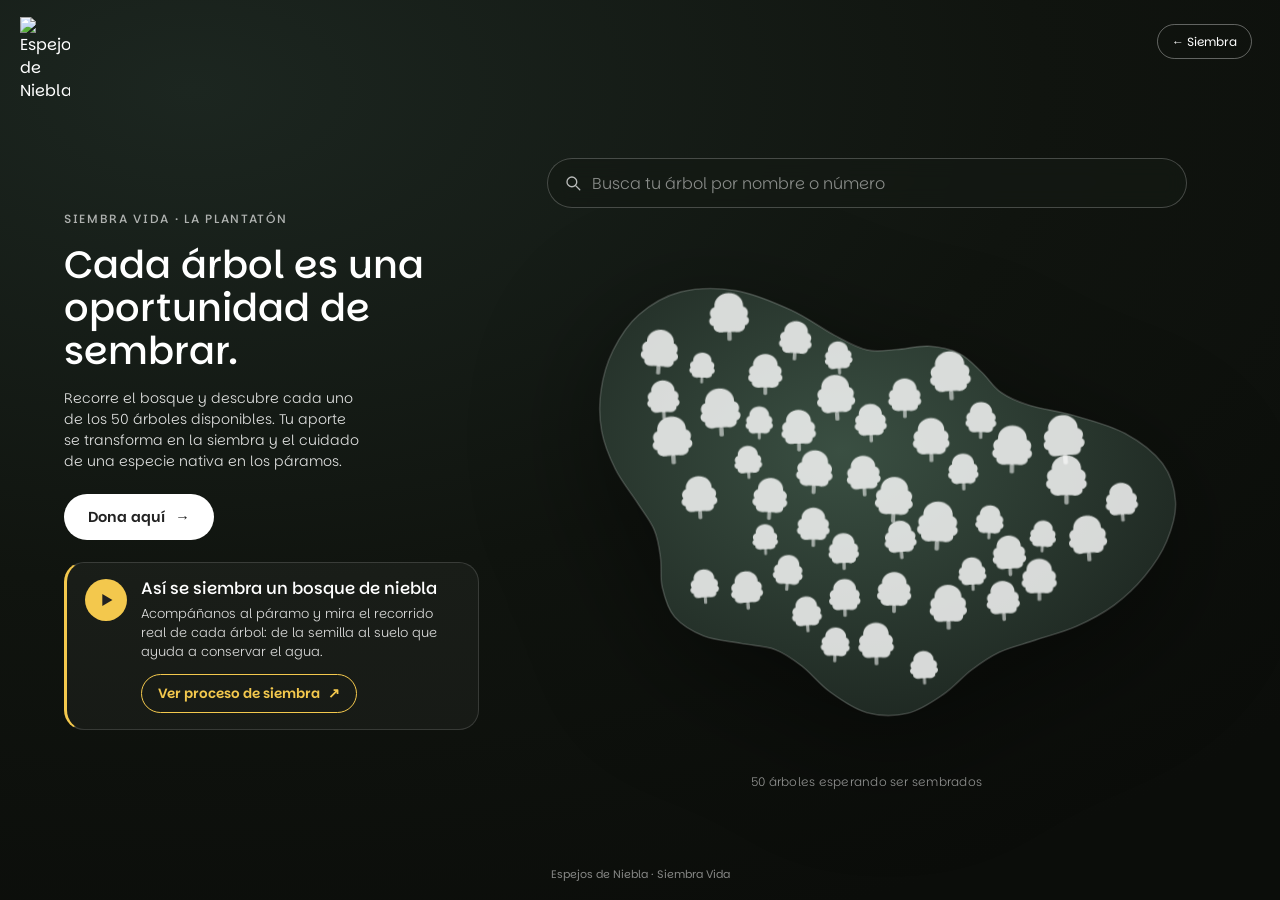
==== donaciones.html @ b4fa9fb9 "Add files via upload" ====
<!DOCTYPE html>
<html lang="es" class="html-donaciones">
<head>
  <meta charset="UTF-8">
  <meta name="viewport" content="width=device-width, initial-scale=1.0">
  <meta name="description" content="Espejos de Niebla — Siembra Vida: dona y siembra un árbol nativo en los páramos.">
  <title>Siembra Vida — Espejos de Niebla</title>
  <link rel="preconnect" href="https://fonts.googleapis.com">
  <link rel="preconnect" href="https://fonts.gstatic.com" crossorigin>
  <link href="https://fonts.googleapis.com/css2?family=Parkinsans:wght@300;400;500;600;700&display=swap" rel="stylesheet">
  <link rel="stylesheet" href="estilos.css">
  <link rel="stylesheet" href="donaciones.css">
</head>
<body class="pagina-donaciones">
  <video class="video-fondo" autoplay muted loop playsinline>
    <source src="assets/videos/backgrounds/donaciones.mp4" type="video/mp4">
</video>

  <main class="bosque-pantalla">

    <header class="encabezado">
      <a href="index.html#inicio" class="enlace-logo" aria-label="Ir al inicio">
        <img src="img/Logo_contornos.png" alt="Espejos de Niebla" class="imagen-logo">
      </a>
      <a href="index.html#siembra" class="volver-inicio">← Siembra</a>
    </header>

    <!-- ===== Texto principal + botón de donación (columna izquierda en escritorio) ===== -->
    <section class="panel-texto">
      <p class="antetitulo">Siembra Vida · La Plantatón</p>
      <h1 class="titulo-donacion">Cada árbol es una<br>oportunidad de sembrar.</h1>
      <p class="descripcion-donacion">Recorre el bosque y descubre cada uno de los 50 árboles disponibles. Tu aporte se transforma en la siembra y el cuidado de una especie nativa en los páramos.</p>

      <a href="https://vaki.co/vaki/espejos-de-niebla-placeholder" target="_blank" rel="noopener noreferrer" class="boton-donar" id="botonDonar">
        <span>Dona aquí</span>
        <span class="icono-boton" aria-hidden="true">→</span>
      </a>
    </section>

    <!-- ===== Bosque: buscador + 50 árboles interactivos ===== -->
    <div class="zona-bosque">

      <!-- Buscador de árboles (la lógica está en donaciones.js) -->
      <div class="buscador" role="search">
        <label class="solo-lectores" for="busquedaArbol">Buscar un árbol por nombre o número</label>
        <div class="buscador-campo">
          <svg class="buscador-lupa" viewBox="0 0 24 24" width="18" height="18" aria-hidden="true" focusable="false">
            <circle cx="10.5" cy="10.5" r="6.5" fill="none" stroke="currentColor" stroke-width="1.8"/>
            <path d="M15.5 15.5 21 21" fill="none" stroke="currentColor" stroke-width="1.8" stroke-linecap="round"/>
          </svg>
          <input id="busquedaArbol" class="buscador-input" type="text" inputmode="search" enterkeyhint="search"
                 autocomplete="off" autocapitalize="off" spellcheck="false"
                 placeholder="Busca tu árbol por nombre o número"
                 role="combobox" aria-expanded="false" aria-controls="resultadosBusqueda" aria-autocomplete="list">
          <button class="buscador-limpiar" id="limpiarBusqueda" type="button" aria-label="Limpiar búsqueda" hidden>
            <span aria-hidden="true">×</span>
          </button>
        </div>

        <ul class="buscador-resultados" id="resultadosBusqueda" role="listbox" aria-label="Árboles encontrados" hidden></ul>
        <p class="buscador-vacio" id="busquedaVacia" hidden>No encontramos ese árbol por ahora. Prueba con otro nombre o con su número.</p>
        <p class="solo-lectores" id="busquedaEstado" role="status" aria-live="polite"></p>
      </div>

      <section class="contenedor-bosque" aria-label="Bosque interactivo de 50 árboles">
        <svg class="lienzo-bosque" id="lienzoBosque" viewBox="0 0 600 520" preserveAspectRatio="xMidYMid meet" role="img" aria-label="Área irregular con 50 árboles interactivos, representando el bosque de la Plantatón">
        <defs>
          <clipPath id="recorteBosque">
            <path d="M 589.3 260.0 C 590.0 272.1, 585.9 284.9, 581.1 296.5 C 576.3 308.1, 568.7 319.3, 560.5 329.4 C 552.2 339.4, 542.4 348.9, 531.7 356.8 C 520.9 364.7, 508.3 371.3, 496.0 376.8 C 483.7 382.2, 469.9 385.5, 457.9 389.5 C 446.0 393.5, 434.6 395.9, 424.6 400.6 C 414.6 405.3, 406.7 410.9, 397.9 417.6 C 389.1 424.2, 381.5 433.7, 371.5 440.5 C 361.6 447.2, 350.2 455.3, 338.3 458.1 C 326.3 460.9, 312.1 460.9, 300.0 457.6 C 287.9 454.3, 275.7 445.6, 265.6 438.3 C 255.4 431.0, 247.6 420.5, 239.0 413.9 C 230.4 407.2, 223.5 401.9, 214.0 398.4 C 204.6 394.8, 193.7 394.8, 182.5 392.7 C 171.3 390.5, 157.4 389.7, 146.9 385.6 C 136.4 381.4, 125.9 375.1, 119.5 367.6 C 113.0 360.0, 110.3 349.5, 108.1 340.2 C 105.9 330.9, 107.6 320.6, 106.3 311.6 C 105.1 302.6, 104.1 294.5, 100.4 285.9 C 96.8 277.3, 90.2 269.4, 84.2 260.0 C 78.1 250.6, 69.7 240.4, 64.2 229.4 C 58.7 218.3, 53.6 206.0, 51.3 193.7 C 49.0 181.5, 48.8 168.4, 50.6 155.8 C 52.3 143.2, 55.9 130.0, 61.8 118.1 C 67.7 106.2, 75.4 93.7, 86.0 84.5 C 96.6 75.3, 110.3 66.8, 125.5 63.0 C 140.6 59.3, 159.7 59.0, 176.9 61.8 C 194.1 64.7, 213.2 73.0, 228.7 80.0 C 244.2 87.0, 257.9 97.6, 269.8 103.8 C 281.7 110.1, 290.4 115.2, 300.0 117.4 C 309.6 119.6, 318.0 117.7, 327.6 117.1 C 337.3 116.5, 348.1 113.3, 357.9 113.9 C 367.7 114.5, 378.3 116.6, 386.6 120.7 C 394.9 124.8, 401.3 132.3, 407.7 138.4 C 414.2 144.5, 418.1 152.0, 425.5 157.1 C 432.8 162.3, 440.7 165.7, 452.1 169.4 C 463.5 173.0, 479.1 174.6, 494.0 178.9 C 508.9 183.3, 527.8 188.1, 541.7 195.6 C 555.5 203.1, 569.1 213.3, 577.1 224.0 C 585.0 234.7, 588.7 247.9, 589.3 260.0 Z"/>
          </clipPath>
          <radialGradient id="brumaBosque" cx="42%" cy="38%" r="75%">
            <stop offset="0%" stop-color="#3a4f42"/>
            <stop offset="100%" stop-color="#1a221d"/>
          </radialGradient>
        </defs>

        <path class="forma-bosque" d="M 589.3 260.0 C 590.0 272.1, 585.9 284.9, 581.1 296.5 C 576.3 308.1, 568.7 319.3, 560.5 329.4 C 552.2 339.4, 542.4 348.9, 531.7 356.8 C 520.9 364.7, 508.3 371.3, 496.0 376.8 C 483.7 382.2, 469.9 385.5, 457.9 389.5 C 446.0 393.5, 434.6 395.9, 424.6 400.6 C 414.6 405.3, 406.7 410.9, 397.9 417.6 C 389.1 424.2, 381.5 433.7, 371.5 440.5 C 361.6 447.2, 350.2 455.3, 338.3 458.1 C 326.3 460.9, 312.1 460.9, 300.0 457.6 C 287.9 454.3, 275.7 445.6, 265.6 438.3 C 255.4 431.0, 247.6 420.5, 239.0 413.9 C 230.4 407.2, 223.5 401.9, 214.0 398.4 C 204.6 394.8, 193.7 394.8, 182.5 392.7 C 171.3 390.5, 157.4 389.7, 146.9 385.6 C 136.4 381.4, 125.9 375.1, 119.5 367.6 C 113.0 360.0, 110.3 349.5, 108.1 340.2 C 105.9 330.9, 107.6 320.6, 106.3 311.6 C 105.1 302.6, 104.1 294.5, 100.4 285.9 C 96.8 277.3, 90.2 269.4, 84.2 260.0 C 78.1 250.6, 69.7 240.4, 64.2 229.4 C 58.7 218.3, 53.6 206.0, 51.3 193.7 C 49.0 181.5, 48.8 168.4, 50.6 155.8 C 52.3 143.2, 55.9 130.0, 61.8 118.1 C 67.7 106.2, 75.4 93.7, 86.0 84.5 C 96.6 75.3, 110.3 66.8, 125.5 63.0 C 140.6 59.3, 159.7 59.0, 176.9 61.8 C 194.1 64.7, 213.2 73.0, 228.7 80.0 C 244.2 87.0, 257.9 97.6, 269.8 103.8 C 281.7 110.1, 290.4 115.2, 300.0 117.4 C 309.6 119.6, 318.0 117.7, 327.6 117.1 C 337.3 116.5, 348.1 113.3, 357.9 113.9 C 367.7 114.5, 378.3 116.6, 386.6 120.7 C 394.9 124.8, 401.3 132.3, 407.7 138.4 C 414.2 144.5, 418.1 152.0, 425.5 157.1 C 432.8 162.3, 440.7 165.7, 452.1 169.4 C 463.5 173.0, 479.1 174.6, 494.0 178.9 C 508.9 183.3, 527.8 188.1, 541.7 195.6 C 555.5 203.1, 569.1 213.3, 577.1 224.0 C 585.0 234.7, 588.7 247.9, 589.3 260.0 Z"
              fill="url(#brumaBosque)" stroke="rgba(255,255,255,.16)" stroke-width="1.5"/>

        <g id="capaArboles" clip-path="url(#recorteBosque)"></g>
      </svg>

        <p class="contador-arboles"><span id="contadorNumero">50</span> árboles esperando ser sembrados</p>
      </section>
    </div>

    <!-- ===== Invitación a ver el proceso real de siembra (Instagram) ===== -->
    <aside class="bloque-instagram" aria-labelledby="tituloInstagram">
      <span class="instagram-icono" aria-hidden="true">
        <svg viewBox="0 0 24 24" width="22" height="22" focusable="false"><path d="M8 5.5v13l11-6.5z" fill="currentColor"/></svg>
      </span>
      <div class="instagram-texto">
        <h2 class="instagram-titulo" id="tituloInstagram">Así se siembra un bosque de niebla</h2>
        <p class="instagram-descripcion">Acompáñanos al páramo y mira el recorrido real de cada árbol: de la semilla al suelo que ayuda a conservar el agua.</p>
        <!-- El href real se toma de INSTAGRAM_REEL_URL en arboles-data.js -->
        <a class="boton-instagram" data-enlace-instagram href="https://www.instagram.com/espejosdeniebla/" target="_blank" rel="noopener noreferrer">
          <span>Ver proceso de siembra</span>
          <span class="icono-boton" aria-hidden="true">↗</span>
          <span class="solo-lectores">(se abre en Instagram, en una pestaña nueva)</span>
        </a>
      </div>
    </aside>

    <!-- ===== Tarjeta flotante del árbol activo: foto + nombre + mensaje ===== -->
    <div class="tarjeta-arbol" id="tarjetaArbol" role="status" aria-live="polite">
      <figure class="tarjeta-foto">
        <img id="tarjetaFoto" src="" alt="" width="320" height="240" decoding="async">
      </figure>
      <div class="tarjeta-cuerpo">
        <p class="tarjeta-id" id="tarjetaId">N.º 01</p>
        <p class="tarjeta-nombre" id="tarjetaNombre">Árbol 01</p>
        <p class="tarjeta-frase" id="tarjetaFrase">Cada semilla guarda la posibilidad de un bosque.</p>
      </div>
    </div>

  </main>

  <footer class="pie-pagina">
    <span class="indicador-scroll">Espejos de Niebla · Siembra Vida</span>
  </footer>

  <!-- 1º los datos (editables), 2º la lógica -->
  <script src="arboles-data.js"></script>
  <script src="donaciones.js"></script>
</body>
</html>
---- estilos.css ----
:root {
  --blanco: #fff;
  --negro: #222;
  --transicion: cubic-bezier(.22,1,.36,1);
  --duracion: 850ms;
}

* { box-sizing: border-box; margin: 0; padding: 0; }
html, body { width: 100%; height: 100%; overflow: hidden; }
body { font-family: "Parkinsans", sans-serif; color: var(--blanco); background: #111; }
a, button { font: inherit; color: inherit; }
a { text-decoration: none; }
button { border: 0; }

.sitio-horizontal {
  display: flex;
  width: 100vw;
  height: 100vh;
  overflow-x: auto;
  overflow-y: hidden;
  scroll-snap-type: x mandatory;
  scroll-behavior: smooth;
  scrollbar-width: none;
  overscroll-behavior-x: contain;
}
.sitio-horizontal::-webkit-scrollbar { display: none; }
.seccion {
  position: relative;
  flex: 0 0 100vw;
  width: 100vw;
  height: 100vh;
  min-width: 100vw;
  overflow: hidden;
  scroll-snap-align: start;
  scroll-snap-stop: always;
  isolation: isolate;
}
.video-fondo { 
  position: absolute; 
  inset: 0; width: 100%; 
  height: 100%; 
  object-fit: cover; 
  z-index: -2;
}
.capa-oscura { 
  position: absolute; 
  inset: 0; 
  z-index: -1; 
  background: rgba(0,0,0,.22); 
  pointer-events: none;
}

.encabezado { 
  position: fixed; 
  inset: 0 0 auto; height: 90px; 
  z-index: 20; 
  pointer-events: none;
}
.enlace-logo { 
  position: absolute;
  top: 17px; left: 20px;
  pointer-events: auto; 
  transition: opacity .35s ease, transform .5s var(--transicion);
}
.imagen-logo { 
  width: 50px; 
  height: auto; 
  display: block;
}
.enlace-logo:hover { 
  opacity: .65;
  transform: translateY(-2px);
}
.navegacion-redes { 
  position: absolute; 
  top: 13px; 
  right: 16px; 
  display: flex; 
  gap: 8px; 
  pointer-events: auto;
}
.enlace-red-social { 
  width: 50px; 
  height: 50px; 
  display: grid; 
  place-items: center; 
  transition: transform .45s var(--transicion), opacity .3s;
}
.enlace-red-social img { 
  width: 40px; 
  height: 40px; 
  object-fit: contain;
}
.enlace-red-social:hover { 
  transform: translateY(-3px) scale(1.08); opacity: .75;
}

.contenido-seccion { 
  position: absolute; 
  top: 50%; left: 50%; 
  width: min(90vw, 760px); 
  max-height: calc(100vh - 180px); 
  overflow: auto; 
  transform: translate(-50%, -50%); 
  text-align: center; 
  scrollbar-width: none; 
  padding: 30px 20px;
}
.contenido-seccion::-webkit-scrollbar {
  display: none;
}
.logo-presentacion { 
  width: min(400px, 75vw); 
  max-height: 35vh; 
  object-fit: contain; 
  display: block; 
  margin: 0 auto 22px;
}
.texto-presentacion { 
  font-size: clamp(15px, 1.35vw, 20px); 
  font-weight: 300; 
  line-height: 1.45; 
  text-wrap: balance;
}
.titulo-seccion { 
  font-size: clamp(28px, 4vw, 54px); 
  font-weight: 500; 
  line-height: 1.05; 
  margin-bottom: 24px; 
  text-wrap: balance;
}

.publico-objetivo { 
  position: absolute; 
  top: 12px; 
  left: 50%; 
  width: min(90%, 450px); 
  transform: translateX(-50%); 
  text-align: center; 
  z-index: 4;
}
.titulo-publico { 
  padding: 15px; 
  font-size: 1.05rem; 
  font-weight: 500; 
}
.descripcion-publico { 
  max-height: 0; 
  overflow: hidden; 
  opacity: 0; 
  transform: translateY(-10px); 
  font-size: 14px; 
  line-height: 1.4; 
  transition: max-height .6s ease, opacity .5s ease, transform .6s var(--transicion); 
}
.publico-objetivo:hover .descripcion-publico, .publico-objetivo:focus-within .descripcion-publico { 
  max-height: 120px; 
  opacity: 1; 
  transform: translateY(0);
}

.video-trailer { 
  display: block; 
  width: min(420px, 82vw); 
  max-height: 40vh; 
  margin: 0 auto 20px; 
  border-radius: 28px; 
  object-fit: cover;
}
.enlace-contenido { 
  display: inline-flex; 
  align-items: center; 
  justify-content: center; 
  gap: 10px; 
  margin-top: 22px; 
  padding: 10px 16px; 
  border: 1px solid rgba(255,255,255,.45); 
  border-radius: 999px; 
  transition: transform .45s var(--transicion), background .3s, border-color .3s;
}
.enlace-contenido img { 
  width: 32px; 
  height: 32px; 
  object-fit: contain;
}
.enlace-contenido:hover { 
  transform: translateY(-3px); 
  background: rgba(255,255,255,.12); 
  border-color: rgba(255,255,255,.8);
}

.bloque-siembra { 
  display: grid; 
  grid-template-columns: 1fr 180px; 
  align-items: center; gap: 28px; 
  margin-top: 25px; 
  text-align: left;
}
.bloque-siembra p { 
  margin-bottom: 8px; 
  line-height: 1.4; 
}
.donacion { 
  display: flex; 
  flex-direction: column; 
  align-items: center; 
  gap: 8px; 
  text-align: center;
}
.donacion img { 
  width: 150px; 
  max-width: 100%; 
  border-radius: 8px; 
  background: white;
}

.navegacion-principal { 
  position: fixed; 
  left: 50%; 
  bottom: 20px; 
  width: 44px; 
  height: 65px; 
  z-index: 30; 
  transform: translateX(-50%);
}
.etiqueta-menu { 
  position: absolute; 
  left: 50%; 
  bottom: -2px; 
  transform: translateX(-50%); 
  font-size: 10px; 
  opacity: .75; 
  pointer-events: none; 
  transition: opacity .3s;
}
.elementos-menu {
  border-radius: 50px;
  color: var(--negro);
  background: var(--blanco);
  position: absolute; 
  left: 50%; 
  bottom: 20px; 
  display: flex; 
  align-items: center; 
  gap: 0; 
  transform: translateX(-50%);
}
.elementos-menu a { 
  width: 0; 
  overflow: hidden; 
  opacity: 0; 
  white-space: nowrap; 
  text-align: center; 
  font-size: 14px; 
  transition: width .55s var(--transicion), opacity .35s ease, transform .55s var(--transicion);
}
.boton-menu { 
  position: relative; 
  flex: 0 0 36px; 
  width: 36px; 
  height: 36px; 
  border-radius: 50%; 
  background: var(--blanco); 
  color: var(--negro); 
  cursor: pointer; 
  display: grid; 
  place-items: center; 
  transition: transform .45s var(--transicion), box-shadow .5s ease;
}
.boton-menu:hover { 
  box-shadow: 0 10px 30px rgba(0,0,0,.22);
}
.icono-menu { 
  position: relative; 
  width: 11px; 
  height: 11px; 
  display: block;
}
.icono-menu::before, .icono-menu::after { 
  content: ""; 
  position: absolute; 
  left: 50%; 
  top: 50%; 
  width: 11px; 
  height: 1px; 
  background: currentColor; 
  transition: transform .45s var(--transicion);
}
.icono-menu::before { 
  transform: translate(-50%,-50%);
}
.icono-menu::after { 
  transform: translate(-50%,-50%) rotate(90deg);
}
.navegacion-principal.menu-abierto .elementos-menu a { 
  width: 105px;
  opacity: 1;
}
.navegacion-principal.menu-abierto .boton-menu { 
  transform: rotate(45deg);
}
.navegacion-principal.menu-abierto .etiqueta-menu { 
  opacity: 0;
}
.elementos-menu a:hover { 
  transform: translateY(-3px);
}
.elementos-menu a.activo { 
  font-weight: 600; 
}

.pie-pagina { 
  position: fixed; 
  left: 20px; 
  right: 20px; 
  bottom: 18px; 
  z-index: 20; 
  display: flex; 
  justify-content: space-between; 
  align-items: center; 
  pointer-events: none;
}
.boton-sonido { 
  pointer-events: auto; 
  padding: 8px 12px; 
  background: transparent; 
  color: var(--blanco); 
  cursor: pointer; 
  opacity: .85;
}
.indicador-scroll { 
  font-size: 11px; 
  opacity: .7; 
  transition: opacity .3s; 
}

@media (max-width: 700px) {
  .encabezado { 
    height: 72px;
  }
  .imagen-logo { 
    width: 50px;
  }
  .enlace-logo { 
    top: 12px; 
    left: 12px;
  }
  .navegacion-redes { 
    top: 9px; 
    right: 8px; 
    gap: 2px;
  }
  .enlace-red-social { 
    width: 38px; 
    height: 38px; 
  }
  .enlace-red-social img {
    width: 30px; 
    height: 30px;
  }
  .contenido-seccion { 
    width: 94vw; 
    max-height: calc(100vh - 135px); 
    padding: 20px 8px;
  }
  .texto-presentacion { 
    font-size: 15px; 
    line-height: 1.4;
  }
  .video-trailer { 
    width: min(92vw, 380px); 
    max-height: 34vh; 
  }
  .bloque-siembra { 
    grid-template-columns: 1fr; 
    gap: 18px; 
    text-align: center;
  }
  .donacion img { 
    width: 125px; 
  }
  .navegacion-principal { 
    bottom: 25px; 
  }
  .navegacion-principal.menu-abierto .elementos-menu { 
    flex-direction: column; 
    gap: 4px; 
    bottom: 45px;
  }
  .navegacion-principal.menu-abierto .elementos-menu a { 
    width: 120px; 
    padding: 5px; 
    background: rgba(0,0,0,.25); 
    backdrop-filter: blur(8px); 
    border-radius: 20px;
  }
  .indicador-scroll { 
    display: none;
  }
  .pie-pagina { 
    left: 8px; 
    right: 8px; 
    bottom: 8px;
  }
}

@media (prefers-reduced-motion: reduce) {
  .sitio-horizontal { 
    scroll-behavior: auto;
  }
  *, *::before, *::after {
    transition-duration: .01ms !important; 
    animation-duration: .01ms !important;}
}


/* =========================
   PÁGINA NOSOTROS
   ========================= */
.pagina-nosotros {
  background: #111;
  color: var(--blanco);
  overflow: hidden;
}

.contenido-nosotros {
  width: 100vw;
  height: 100vh;
  padding: clamp(76px, 9vh, 100px) clamp(20px, 5vw, 70px) clamp(52px, 7vh, 72px);
  display: flex;
  flex-direction: column;
  justify-content: center;
  gap: clamp(10px, 1.6vh, 18px);
}

.cabecera-nosotros {
  text-align: center;
  flex: 0 0 auto;
}

.eyebrow {
  font-size: 11px;
  letter-spacing: .18em;
  text-transform: uppercase;
  opacity: .62;
  margin-bottom: 6px;
}

.cabecera-nosotros h1 {
  font-size: clamp(32px, 4vw, 58px);
  font-weight: 400;
  line-height: 1;
}

.equipo {
  width: min(100%, 1050px);
  margin: 0 auto;
  display: grid;
  grid-template-columns: minmax(0, 1.15fr) minmax(0, .85fr);
  gap: clamp(14px, 2vw, 28px);
  align-items: stretch;
  height: clamp(300px, 53vh, 500px);
  min-height: 0;
}

.foto-grupal,
.tarjeta-integrante {
  position: relative;
  overflow: hidden;
  border-radius: 22px;
  background: #1d1d1d;
}

.foto-grupal img,
.tarjeta-integrante img {
  width: 100%;
  height: 100%;
  display: block;
  object-fit: cover;
  transition: transform .7s var(--transicion), filter .5s ease;
}

.foto-grupal img {
  object-position: center;
}

.fotos-individuales {
  min-height: 0;
  display: grid;
  grid-template-columns: repeat(3, 1fr);
  gap: clamp(9px, 1.3vw, 16px);
}

.tarjeta-integrante {
  border: 0;
  padding: 0;
  cursor: pointer;
  color: var(--blanco);
  text-align: left;
}

.tarjeta-integrante::after {
  content: "";
  position: absolute;
  inset: 0;
  background: linear-gradient(to top, rgba(0,0,0,.65), transparent 45%);
  pointer-events: none;
}

.tarjeta-integrante span {
  position: absolute;
  left: 13px;
  bottom: 12px;
  z-index: 2;
  font-size: clamp(11px, 1vw, 14px);
}

.tarjeta-integrante:hover img {
  transform: scale(1.045);
  filter: brightness(.82);
}

.foto-grupal:hover img {
  transform: scale(1.018);
}

.descripcion-equipo {
  width: min(100%, 760px);
  margin: 0 auto;
  text-align: center;
  font-size: clamp(12px, 1.1vw, 16px);
  font-weight: 300;
  line-height: 1.35;
  text-wrap: balance;
}

.volver-inicio {
  position: absolute;
  top: 24px;
  right: 28px;
  padding: 8px 14px;
  border: 1px solid rgba(255,255,255,.35);
  border-radius: 999px;
  font-size: 12px;
  transition: background .3s, transform .4s var(--transicion);
  pointer-events: auto;
}

.volver-inicio:hover {
  background: rgba(255,255,255,.1);
  transform: translateY(-2px);
}

.modal-integrante {
  position: fixed;
  inset: 0;
  z-index: 50;
  display: grid;
  place-items: center;
  padding: 20px;
  background: rgba(0,0,0,.55);
  backdrop-filter: blur(10px);
  opacity: 0;
  visibility: hidden;
  transition: opacity .35s ease, visibility .35s ease;
}

.modal-integrante.visible {
  opacity: 1;
  visibility: visible;
}

.modal-contenido {
  position: relative;
  width: min(90vw, 420px);
  padding: 30px 32px;
  border: 1px solid rgba(255,255,255,.22);
  border-radius: 24px;
  background: rgba(25,25,25,.9);
  box-shadow: 0 20px 70px rgba(0,0,0,.35);
  transform: translateY(15px) scale(.97);
  transition: transform .45s var(--transicion);
}

.modal-integrante.visible .modal-contenido {
  transform: translateY(0) scale(1);
}

.modal-contenido h2 {
  font-size: clamp(24px, 3vw, 36px);
  font-weight: 400;
  margin-bottom: 10px;
}

.modal-contenido > p:last-child {
  font-size: 14px;
  line-height: 1.5;
  font-weight: 300;
}

.cerrar-modal {
  position: absolute;
  top: 12px;
  right: 14px;
  width: 34px;
  height: 34px;
  border-radius: 50%;
  background: transparent;
  color: var(--blanco);
  font-size: 25px;
  cursor: pointer;
  opacity: .75;
}

.cerrar-modal:hover {
  opacity: 1;
  background: rgba(255,255,255,.1);
}

.enlace-nosotros {
  display: inline-flex;
  align-items: center;
  gap: 8px;
  margin-top: 20px;
  padding: 8px 15px;
  border-bottom: 1px solid rgba(255,255,255,.5);
  font-size: 13px;
  transition: opacity .3s, transform .4s var(--transicion);
}

.enlace-nosotros:hover {
  opacity: .65;
  transform: translateY(-2px);
}

.enlace-nosotros span {
  font-size: 16px;
}

@media (max-width: 700px) {
  .contenido-nosotros {
    padding: 68px 12px 48px;
    gap: 9px;
  }

  .equipo {
    grid-template-columns: 1fr;
    grid-template-rows: minmax(0, 1.05fr) minmax(0, .95fr);
    height: min(67vh, 510px);
    gap: 9px;
  }

  .foto-grupal {
    border-radius: 17px;
  }

  .fotos-individuales {
    gap: 7px;
  }

  .tarjeta-integrante {
    border-radius: 15px;
  }

  .tarjeta-integrante span {
    left: 8px;
    bottom: 8px;
    font-size: 10px;
  }

  .descripcion-equipo {
    font-size: 11px;
    line-height: 1.3;
    max-width: 620px;
  }

  .volver-inicio {
    top: 15px;
    right: 12px;
    padding: 6px 10px;
    font-size: 10px;
  }
}


/* =====================================================================
   MEJORAS GLOBALES DE INTERACCIÓN  ·  color principal: #f3c84d
   ---------------------------------------------------------------------
   Este bloque SOLO añade estados hover / focus / activo. No cambia la
   composición ni los tamaños de ninguna sección.
   · Los hover viven dentro de (hover: hover) para que en pantallas
     táctiles no se queden "pegados" después de tocar.
   · prefers-reduced-motion se respeta al final del bloque.
   ===================================================================== */
:root {
  --amarillo: #f3c84d;
  --amarillo-suave: rgba(243, 200, 77, .16);
}

/* Utilidad: texto solo para lectores de pantalla */
.solo-lectores {
  position: absolute;
  width: 1px; height: 1px;
  margin: -1px; padding: 0;
  overflow: hidden;
  clip: rect(0 0 0 0);
  white-space: nowrap;
  border: 0;
}

/* --- Foco visible con teclado, coherente en todo el sitio --- */
a:focus-visible,
button:focus-visible,
[tabindex]:focus-visible {
  outline: 2px solid var(--amarillo);
  outline-offset: 3px;
}
.elementos-menu a:focus-visible { outline-offset: -3px; border-radius: 50px; }

/* --- Indicador de sección activa en el menú (también en táctil) --- */
.elementos-menu a { border-radius: 50px; }
.elementos-menu a.activo { box-shadow: inset 0 -3px 0 var(--amarillo); }

/* --- Subrayado animado reutilizable (enlace "Nosotros") --- */
.enlace-nosotros { position: relative; border-bottom-color: transparent; }
.enlace-nosotros::after {
  content: "";
  position: absolute;
  left: 15px; right: 15px; bottom: -1px;
  height: 1px;
  background: rgba(255,255,255,.5);
  transition: background .3s ease, height .3s ease, left .45s var(--transicion), right .45s var(--transicion);
}

@media (hover: hover) and (pointer: fine) {

  /* Logo y redes sociales */
  .enlace-logo:hover { opacity: 1; filter: drop-shadow(0 0 8px rgba(243,200,77,.6)); }
  .enlace-red-social:hover { opacity: 1; filter: drop-shadow(0 0 7px rgba(243,200,77,.75)); }

  /* Menú inferior: botón central y enlaces */
  .boton-menu:hover { background: var(--amarillo); box-shadow: 0 10px 30px rgba(243,200,77,.35); }
  .elementos-menu a:hover { background: var(--amarillo); }

  /* Botones tipo "píldora" de contenido (Ver en YouTube, Explorar galería…) */
  .enlace-contenido:hover {
    color: var(--amarillo);
    background: var(--amarillo-suave);
    border-color: var(--amarillo);
    box-shadow: 0 10px 28px rgba(0,0,0,.28);
  }
  .enlace-contenido:hover img { transform: scale(1.1) rotate(-4deg); }
  .enlace-contenido img { transition: transform .45s var(--transicion); }

  /* Enlace "Nosotros ↗": subrayado que se ensancha en amarillo */
  .enlace-nosotros:hover { opacity: 1; color: var(--amarillo); }
  .enlace-nosotros:hover::after { background: var(--amarillo); height: 2px; left: 0; right: 0; }
  .enlace-nosotros span { display: inline-block; transition: transform .45s var(--transicion); }
  .enlace-nosotros:hover span { transform: translate(3px, -3px); }

  /* Volver (← Inicio / ← Siembra) */
  .volver-inicio:hover { color: var(--amarillo); border-color: var(--amarillo); background: var(--amarillo-suave); }

  /* Bloque de donación con el QR */
  .donacion { transition: transform .45s var(--transicion); }
  .donacion img { transition: box-shadow .4s ease, transform .45s var(--transicion); }
  .donacion strong { transition: color .3s ease; }
  .donacion:hover { transform: translateY(-3px); }
  .donacion:hover img { box-shadow: 0 0 0 3px var(--amarillo), 0 12px 28px rgba(0,0,0,.35); }
  .donacion:hover strong { color: var(--amarillo); }

  /* Público objetivo y botón de sonido */
  .titulo-publico { transition: color .3s ease; }
  .publico-objetivo:hover .titulo-publico { color: var(--amarillo); }
  .boton-sonido { transition: color .3s ease, opacity .3s ease; }
  .boton-sonido:hover { color: var(--amarillo); opacity: 1; }

  /* Tarjetas del equipo (Nosotros): elevación + marco amarillo */
  .tarjeta-integrante { transition: transform .45s var(--transicion), box-shadow .45s ease; }
  .tarjeta-integrante:hover { transform: translateY(-4px); box-shadow: 0 0 0 2px var(--amarillo), 0 16px 34px rgba(0,0,0,.4); }
  .tarjeta-integrante:hover span { color: var(--amarillo); }
  .foto-grupal { transition: box-shadow .45s ease; }
  .foto-grupal:hover { box-shadow: 0 0 0 2px rgba(243,200,77,.7); }

  /* Cerrar ventana emergente */
  .cerrar-modal:hover { color: #222; background: var(--amarillo); opacity: 1; }
}

/* Estados de teclado equivalentes para las tarjetas del equipo */
.tarjeta-integrante:focus-visible { box-shadow: 0 0 0 2px var(--amarillo); }
.tarjeta-integrante:focus-visible span { color: var(--amarillo); }

/* Respeta "reducir movimiento": se anulan desplazamientos y escalas de hover */
@media (prefers-reduced-motion: reduce) {
  .enlace-contenido:hover img,
  .donacion:hover,
  .tarjeta-integrante:hover,
  .enlace-nosotros:hover span { transform: none !important; }
}


/* =========================================================
   AJUSTES DE ENTREGA — ESPEJOS DE NIEBLA
   ========================================================= */

/* Redes sociales: mismo lienzo y tamaño óptico uniforme. */
.enlace-red-social {
  width: 46px;
  height: 46px;
  flex: 0 0 46px;
  border-radius: 50%;
}
.enlace-red-social img {
  width: 27px;
  height: 27px;
  object-fit: contain;
}

/* Documental: el reproductor gana protagonismo en ambas orientaciones. */
.contenido-documental {
  width: min(94vw, 1240px);
  max-height: calc(100svh - 110px);
  overflow-y: auto;
  padding: clamp(14px, 2.5vh, 28px) clamp(10px, 2vw, 24px);
}
.contenido-documental .titulo-seccion {
  margin-bottom: clamp(10px, 1.8vh, 20px);
}
.video-trailer {
  width: min(86vw, 1080px);
  max-height: 61svh;
  aspect-ratio: 16 / 9;
  height: auto;
  object-fit: contain;
  background: rgba(0,0,0,.35);
  border-radius: clamp(12px, 1.8vw, 24px);
  margin-bottom: clamp(12px, 2vh, 20px);
}
.contenido-documental .texto-presentacion {
  max-width: 1000px;
  margin-inline: auto;
}

/* Galería: reserva visual sin enlace activo hasta agregar la URL. */
.enlace-galeria-pendiente {
  opacity: .72;
  cursor: default;
}
.enlace-galeria-pendiente:hover {
  transform: none;
  background: transparent;
  border-color: rgba(255,255,255,.45);
  color: inherit;
  box-shadow: none;
}

/* Icono blanco de árbol en el acceso de donaciones. */
.icono-arbol-siembra {
  display: block;
  width: 112px;
  height: 112px;
  padding: 17px;
  color: #fff;
  border: 1px solid rgba(255,255,255,.35);
  border-radius: 18px;
  background: rgba(255,255,255,.07);
  transition: transform .4s var(--transicion), background .3s ease;
}
.donacion:hover .icono-arbol-siembra {
  transform: translateY(-2px);
  background: rgba(255,255,255,.12);
}
.donacion img { display: none; }

/* Control de audio: icono sin etiqueta de texto. */
.boton-sonido {
  width: 42px;
  height: 42px;
  display: grid;
  place-items: center;
  padding: 0;
  border: 1px solid rgba(255,255,255,.25);
  border-radius: 50%;
  background: rgba(0,0,0,.18);
  backdrop-filter: blur(8px);
  transition: opacity .25s ease, background .25s ease, transform .25s ease;
}
.icono-sonido { width: 21px; height: 21px; display: block; }
.sonido-apagado { display: block; }
.ondas-sonido { display: none; }
.boton-sonido.sonido-activo .sonido-apagado { display: none; }
.boton-sonido.sonido-activo .ondas-sonido { display: block; }
.boton-sonido:disabled { opacity: .38; cursor: not-allowed; }
#audioAmbiente { display: none; }

/* Fondos opcionales de la página Nosotros. */
.pagina-nosotros {
  position: relative;
  isolation: isolate;
  background: #111;
}
.video-fondo-nosotros {
  position: fixed;
  inset: 0;
  width: 100%;
  height: 100%;
  object-fit: cover;
  z-index: -2;
}
.capa-oscura-nosotros {
  position: fixed;
  inset: 0;
  z-index: -1;
  background: rgba(0,0,0,.48);
  pointer-events: none;
}
.contenido-nosotros { position: relative; z-index: 1; }
.video-fondo-no-disponible { display: none; }

/* Hover amarillo más discreto: se conserva el color de identidad. */
@media (hover: hover) and (pointer: fine) {
  .enlace-logo:hover { filter: none; opacity: .9; }
  .enlace-red-social:hover { filter: none; transform: translateY(-2px); opacity: .88; }
  .boton-menu:hover {
    background: rgba(243,200,77,.18);
    box-shadow: 0 5px 18px rgba(0,0,0,.18);
  }
  .elementos-menu a:hover {
    background: rgba(243,200,77,.14);
    color: inherit;
  }
  .enlace-contenido:hover {
    color: #fff;
    background: rgba(243,200,77,.10);
    border-color: rgba(243,200,77,.55);
    box-shadow: 0 6px 18px rgba(0,0,0,.18);
  }
  .enlace-contenido:hover img { transform: none; }
  .enlace-nosotros:hover { color: #f8e6a6; }
  .enlace-nosotros:hover::after { background: rgba(243,200,77,.65); height: 1px; }
  .volver-inicio:hover {
    color: #fff;
    border-color: rgba(243,200,77,.55);
    background: rgba(243,200,77,.10);
  }
  .donacion:hover { transform: translateY(-2px); }
  .donacion:hover .icono-arbol-siembra { box-shadow: 0 0 0 1px rgba(243,200,77,.4); }
  .donacion:hover strong { color: #f8e6a6; }
  .tarjeta-integrante:hover {
    transform: translateY(-2px);
    box-shadow: 0 0 0 1px rgba(243,200,77,.45), 0 12px 28px rgba(0,0,0,.3);
  }
  .tarjeta-integrante:hover span { color: #f8e6a6; }
  .foto-grupal:hover { box-shadow: 0 0 0 1px rgba(243,200,77,.4); }
  .cerrar-modal:hover { color: #222; background: rgba(243,200,77,.85); }
}

@media (max-width: 700px) {
  .enlace-red-social {
    width: 36px;
    height: 36px;
    flex-basis: 36px;
  }
  .enlace-red-social img { width: 23px; height: 23px; }
  .contenido-documental {
    width: 96vw;
    max-height: calc(100svh - 118px);
    padding: 12px 6px;
  }
  .video-trailer {
    width: 92vw;
    max-height: 53svh;
    aspect-ratio: 16 / 9;
    border-radius: 14px;
  }
  .contenido-documental .texto-presentacion {
    font-size: 13px;
    line-height: 1.35;
  }
  .icono-arbol-siembra { width: 88px; height: 88px; padding: 13px; }
  .boton-sonido { width: 38px; height: 38px; }
}

@media (max-width: 380px) {
  .navegacion-redes { gap: 0; }
  .enlace-red-social { width: 32px; height: 32px; flex-basis: 32px; }
  .enlace-red-social img { width: 21px; height: 21px; }
}

@media (orientation: landscape) and (max-height: 560px) {
  .contenido-documental { max-height: calc(100svh - 82px); }
  .video-trailer { width: min(72vw, 920px); max-height: 54svh; }
}


/* =========================================================
   AJUSTES DE ESCRITORIO: textos completos y composición amplia.
   Se limita a pantallas mayores de 700 px para no alterar
   la versión móvil que ya está ajustada.
   ========================================================= */
@media (min-width: 900px) {
  .contenido-seccion {
    width: min(90vw, 1120px);
    max-height: calc(100vh - 148px);
    padding: clamp(18px, 2.1vh, 30px) clamp(24px, 3vw, 42px);
  }

  .texto-presentacion {
    font-size: clamp(14px, 1.12vw, 18px);
    line-height: 1.4;
  }

  .titulo-seccion {
    font-size: clamp(30px, 3.25vw, 50px);
    margin-bottom: clamp(12px, 1.8vh, 20px);
  }

  .contenido-inicio .logo-presentacion {
    width: min(350px, 30vw);
    max-height: 29vh;
    margin-bottom: clamp(12px, 1.8vh, 18px);
  }

  .contenido-documental {
    width: min(94vw, 1260px);
    max-height: calc(100vh - 136px);
    padding: 12px 24px;
  }

  .contenido-documental .titulo-seccion {
    margin-bottom: 10px;
  }

  .contenido-documental .video-trailer {
    width: min(76vw, 1060px);
    max-height: 52vh;
    margin-bottom: 12px;
  }

  .contenido-documental .texto-presentacion {
    max-width: 1080px;
    font-size: clamp(13px, 1vw, 16px);
    line-height: 1.35;
  }

  /* Siembra pasa a dos columnas para que el contenido no se corte. */
  .contenido-siembra {
    width: min(92vw, 1240px);
    display: grid;
    grid-template-columns: minmax(0, 1.15fr) minmax(330px, .85fr);
    column-gap: clamp(28px, 4vw, 62px);
    align-items: center;
    padding-inline: clamp(20px, 2.4vw, 36px);
  }

  .contenido-siembra > .titulo-seccion {
    grid-column: 1 / -1;
    margin-bottom: 12px;
  }

  .contenido-siembra > .texto-presentacion {
    grid-column: 1;
    text-align: left;
    font-size: clamp(13px, 1vw, 16px);
    line-height: 1.38;
    margin-bottom: 9px;
  }

  .contenido-siembra > .bloque-siembra {
    grid-column: 2;
    grid-row: 2 / span 2;
    grid-template-columns: minmax(0, 1fr) 126px;
    gap: 16px;
    margin-top: 0;
    font-size: clamp(12px, .92vw, 15px);
    line-height: 1.35;
  }

  .contenido-siembra .icono-arbol-siembra {
    width: 104px;
    height: 104px;
    padding: 12px;
  }

  .contenido-siembra > .enlace-contenido {
    grid-column: 1 / -1;
    justify-self: center;
    margin-top: 8px;
  }

  /* Botón central de acceso al menú: movimiento más orgánico y suave. */
  .boton-menu {
    isolation: isolate;
    transition: transform .72s var(--transicion),
      box-shadow .72s var(--transicion),
      background-color .55s ease,
      filter .72s var(--transicion);
  }

  .boton-menu::before {
    content: "";
    position: absolute;
    inset: -5px;
    z-index: -1;
    border: 1px solid rgba(255,255,255,0);
    border-radius: inherit;
    opacity: 0;
    transform: scale(.82);
    transition: opacity .65s ease, transform .8s var(--transicion), border-color .65s ease;
  }

  .boton-menu:hover {
    transform: scale(1.09);
    filter: drop-shadow(0 5px 12px rgba(0,0,0,.22));
  }

  .boton-menu:hover::before,
  .navegacion-principal.menu-abierto .boton-menu::before {
    opacity: 1;
    transform: scale(1);
    border-color: rgba(255,255,255,.35);
  }

  .icono-menu::before,
  .icono-menu::after {
    transition: transform .72s var(--transicion), width .55s var(--transicion);
  }
}

@media (min-width: 900px) and (max-height: 760px) {
  .contenido-seccion {
    max-height: calc(100vh - 126px);
    padding-top: 12px;
    padding-bottom: 12px;
  }
  .contenido-inicio .logo-presentacion { max-height: 24vh; width: min(300px, 27vw); }
  .contenido-documental .video-trailer { max-height: 44vh; }
  .contenido-siembra > .texto-presentacion { font-size: 13px; line-height: 1.3; }
  .contenido-siembra > .bloque-siembra { font-size: 12px; }
  .contenido-siembra .icono-arbol-siembra { width: 88px; height: 88px; }
}
---- donaciones.css ----
/* ===== Siembra Vida — página de donaciones =====
   Extiende la identidad visual de Espejos de Niebla:
   mismo fondo oscuro, tipografía Parkinsans, paleta y
   lenguaje de botones/navegación ya existentes.

   Color de interacción principal: --amarillo (#f3c84d), definido
   en estilos.css. Aquí se usa con un respaldo por si cambia el orden. */

.pagina-donaciones {
  --amarillo: #f3c84d;
  --amarillo-suave: rgba(243, 200, 77, .16);
  background: radial-gradient(120% 100% at 15% 10%, #1c2620 0%, #10140f 55%, #0b0d0a 100%) no-repeat #0b0d0a;
  overflow: hidden;
}

/* ===== Distribución general (escritorio) =====
   Dos columnas: texto + Instagram a la izquierda, bosque a la derecha. */
.bosque-pantalla {
  position: relative;
  width: 100%;
  height: 100vh;
  height: 100svh;
  display: grid;
  grid-template-columns: minmax(300px, 36%) minmax(0, 1fr);
  grid-template-areas:
    "texto bosque"
    "insta bosque";
  grid-template-rows: auto auto;
  align-content: center;
  align-items: center;
  column-gap: clamp(12px, 3vw, 48px);
  row-gap: 22px;
  padding: 100px clamp(20px, 5vw, 72px) 60px;
}

/* --- Encabezado: reutiliza .encabezado y .volver-inicio ya existentes --- */
.pagina-donaciones .encabezado { pointer-events: none; }
.pagina-donaciones .volver-inicio { pointer-events: auto; }

/* --- Panel de texto --- */
.panel-texto {
  grid-area: texto;
  display: flex;
  flex-direction: column;
  gap: 16px;
  max-width: 460px;
  align-self: end;
}
.antetitulo {
  font-size: 12px;
  letter-spacing: .14em;
  text-transform: uppercase;
  opacity: .65;
  font-weight: 500;
}
.titulo-donacion {
  font-size: clamp(26px, 3vw, 42px);
  font-weight: 500;
  line-height: 1.12;
  text-wrap: balance;
}
.descripcion-donacion {
  font-size: clamp(13.5px, 1.1vw, 16px);
  font-weight: 300;
  line-height: 1.5;
  opacity: .88;
  text-wrap: balance;
}

.boton-donar {
  margin-top: 6px;
  align-self: flex-start;
  display: inline-flex;
  align-items: center;
  gap: 10px;
  padding: 13px 24px;
  border-radius: 999px;
  background: var(--blanco);
  color: var(--negro);
  font-weight: 600;
  font-size: 14.5px;
  letter-spacing: .01em;
  transition: transform .45s var(--transicion), box-shadow .5s ease, background .35s ease;
}
.boton-donar .icono-boton { transition: transform .45s var(--transicion); }

/* ===== Bloque de Instagram: proceso real de siembra ===== */
.bloque-instagram {
  grid-area: insta;
  align-self: start;
  max-width: 460px;
  display: flex;
  gap: 14px;
  align-items: flex-start;
  padding: 16px 18px;
  border-radius: 20px;
  border: 1px solid rgba(255,255,255,.14);
  border-left: 3px solid var(--amarillo);
  background: rgba(255,255,255,.04);
  transition: background .35s ease, border-color .35s ease, transform .45s var(--transicion);
}
.instagram-icono {
  flex: 0 0 auto;
  width: 42px;
  height: 42px;
  display: grid;
  place-items: center;
  border-radius: 50%;
  color: #222;
  background: var(--amarillo);
}
.instagram-titulo {
  font-size: clamp(15px, 1.3vw, 18px);
  font-weight: 500;
  line-height: 1.2;
  margin-bottom: 6px;
  text-wrap: balance;
}
.instagram-descripcion {
  font-size: 13px;
  font-weight: 300;
  line-height: 1.45;
  opacity: .85;
  margin-bottom: 12px;
}
.boton-instagram {
  display: inline-flex;
  align-items: center;
  gap: 8px;
  padding: 9px 16px;
  border-radius: 999px;
  border: 1px solid var(--amarillo);
  color: var(--amarillo);
  font-size: 13.5px;
  font-weight: 600;
  transition: background .3s ease, color .3s ease, transform .45s var(--transicion), box-shadow .4s ease;
}
.boton-instagram .icono-boton { transition: transform .45s var(--transicion); }

/* ===== Zona del bosque: buscador + SVG ===== */
.zona-bosque {
  grid-area: bosque;
  width: 100%;
  max-width: 640px;
  justify-self: center;
  display: flex;
  flex-direction: column;
  gap: 14px;
  min-width: 0;
}

/* --- Buscador --- */
.buscador {
  position: relative;
  z-index: 45;            /* por encima de la tarjeta flotante */
}
.buscador-campo {
  display: flex;
  align-items: center;
  gap: 10px;
  min-height: 50px;
  padding: 0 8px 0 16px;
  border-radius: 999px;
  border: 1px solid rgba(255,255,255,.22);
  background: rgba(20, 26, 20, .72);
  backdrop-filter: blur(10px);
  transition: border-color .3s ease, box-shadow .3s ease, background .3s ease;
}
.buscador-campo:focus-within {
  border-color: var(--amarillo);
  box-shadow: 0 0 0 3px var(--amarillo-suave);
}
.buscador-lupa { flex: 0 0 auto; opacity: .7; transition: color .3s ease, opacity .3s ease; }
.buscador-campo:focus-within .buscador-lupa { color: var(--amarillo); opacity: 1; }

.buscador-input {
  flex: 1 1 auto;
  min-width: 0;
  height: 48px;
  background: transparent;
  border: 0;
  outline: none;
  color: var(--blanco);
  font: inherit;
  font-size: 16px;                 /* 16px evita el zoom automático en iOS */
  font-weight: 300;
}
.buscador-input::placeholder { color: rgba(255,255,255,.5); }

.buscador-limpiar {
  flex: 0 0 auto;
  width: 38px;
  height: 38px;
  border-radius: 50%;
  background: transparent;
  color: var(--blanco);
  font-size: 22px;
  line-height: 1;
  cursor: pointer;
  transition: background .3s ease, color .3s ease;
}
.buscador-limpiar[hidden] { display: none; }

/* --- Lista de resultados --- */
.buscador-resultados {
  position: absolute;
  top: calc(100% + 8px);
  left: 0;
  right: 0;
  max-height: min(46vh, 320px);
  overflow-y: auto;
  overscroll-behavior: contain;
  list-style: none;
  padding: 6px;
  border-radius: 20px;
  border: 1px solid rgba(255,255,255,.16);
  background: rgba(18, 23, 18, .95);
  backdrop-filter: blur(14px);
  box-shadow: 0 20px 44px rgba(0,0,0,.45);
  scrollbar-width: thin;
  scrollbar-color: rgba(243,200,77,.5) transparent;
}
.buscador-resultados[hidden] { display: none; }

.resultado {
  display: flex;
  align-items: center;
  gap: 12px;
  min-height: 52px;               /* objetivo táctil cómodo */
  padding: 6px 10px;
  border-radius: 14px;
  cursor: pointer;
  border: 1px solid transparent;
  transition: background .25s ease, border-color .25s ease;
}
.resultado[aria-selected="true"] {
  background: var(--amarillo-suave);
  border-color: rgba(243,200,77,.55);
}
.resultado-foto {
  flex: 0 0 auto;
  width: 40px;
  height: 40px;
  border-radius: 10px;
  object-fit: cover;
  background: #1d251f;
}
.resultado-nombre { flex: 1 1 auto; min-width: 0; font-size: 14.5px; font-weight: 500; overflow-wrap: anywhere; }
.resultado-nombre mark { background: transparent; color: var(--amarillo); font-weight: 700; }
.resultado-numero { flex: 0 0 auto; font-size: 12px; opacity: .6; letter-spacing: .04em; }

.buscador-vacio {
  margin-top: 10px;
  padding: 12px 16px;
  border-radius: 16px;
  font-size: 13.5px;
  font-weight: 300;
  line-height: 1.4;
  background: rgba(20, 26, 20, .72);
  border: 1px dashed rgba(243,200,77,.5);
}
.buscador-vacio[hidden] { display: none; }

/* --- Contenedor del bosque --- */
.contenedor-bosque {
  position: relative;
  height: clamp(300px, calc(100svh - 270px), 560px);
  display: flex;
  align-items: center;
  justify-content: center;
}
.lienzo-bosque {
  width: 100%;
  height: 100%;
  max-width: 640px;
  overflow: visible;
}
.forma-bosque { filter: drop-shadow(0 30px 60px rgba(0,0,0,.45)); }

.contador-arboles {
  position: absolute;
  bottom: -8px;
  left: 50%;
  transform: translateX(-50%);
  font-size: 12px;
  opacity: .55;
  font-weight: 300;
  letter-spacing: .02em;
  white-space: nowrap;
}

/* --- Árboles individuales (SVG, generados por JS) ---
   IMPORTANTE: el grupo ".arbol" solo POSICIONA (translate/rotate/scale por
   atributo SVG). El efecto visual de hover vive en ".arbol-icono", un grupo
   anidado aparte, porque un "transform" de CSS en un elemento SVG reemplaza
   por completo al transform de atributo del mismo elemento (no se suman).
   Si el hover se anima en el mismo grupo que posiciona el árbol, el árbol
   "salta" de lugar en vez de solo crecer. Separarlos corrige ese salto. */
.arbol { cursor: pointer; outline: none; -webkit-tap-highlight-color: transparent; }
.arbol .zona-toque { fill: transparent; }   /* área de toque ampliada (invisible) */
.arbol-icono {
  transform-box: fill-box;
  transform-origin: center;
  transition: transform .28s var(--transicion);
  will-change: transform;
}
.arbol .copa {
  fill: rgba(255,255,255,.82);
  transition: fill .28s ease, filter .28s ease;
}
.arbol .tronco {
  fill: rgba(255,255,255,.55);
  transition: fill .28s ease;
}
/* Aro amarillo: aparece en el árbol encontrado por el buscador y al enfocar con teclado */
.arbol .aro {
  fill: none;
  stroke: var(--amarillo);
  stroke-width: 1.6;
  opacity: 0;
  transform-box: fill-box;
  transform-origin: center;
  transition: opacity .25s ease;
}

/* Estado activo (tap, foco, árbol mostrado en la tarjeta) */
.arbol:focus-visible .arbol-icono,
.arbol.activo .arbol-icono { transform: translateY(-3px) scale(1.22); }
.arbol:focus-visible .copa,
.arbol.activo .copa,
.arbol.destacado .copa {
  fill: var(--amarillo);
  filter: drop-shadow(0 0 7px rgba(243,200,77,.65));
}
.arbol:focus-visible .tronco,
.arbol.activo .tronco,
.arbol.destacado .tronco { fill: #f7dc8a; }

.arbol.destacado .aro,
.arbol:focus-visible .aro {
  opacity: .9;
  animation: pulso-aro 1.8s ease-in-out infinite;
}
@keyframes pulso-aro {
  0%, 100% { transform: scale(.9);  opacity: .9; }
  50%      { transform: scale(1.18); opacity: .35; }
}

/* Hover real (solo dispositivos con cursor; en táctil se usa .activo) */
@media (hover: hover) and (pointer: fine) {
  .arbol:hover .arbol-icono { transform: translateY(-3px) scale(1.22); }
  .arbol:hover .copa {
    fill: var(--amarillo);
    filter: drop-shadow(0 0 7px rgba(243,200,77,.65));
  }
  .arbol:hover .tronco { fill: #f7dc8a; }

  .boton-donar:hover {
    transform: translateY(-3px);
    box-shadow: 0 14px 34px rgba(0,0,0,.35);
    background: var(--amarillo);
  }
  .boton-donar:hover .icono-boton { transform: translateX(4px); }

  .bloque-instagram:hover { background: rgba(243,200,77,.07); border-color: rgba(243,200,77,.4); border-left-color: var(--amarillo); }
  .boton-instagram:hover {
    background: var(--amarillo);
    color: #222;
    transform: translateY(-2px);
    box-shadow: 0 10px 26px rgba(243,200,77,.25);
  }
  .boton-instagram:hover .icono-boton { transform: translate(3px, -3px); }

  .buscador-campo:hover { border-color: rgba(243,200,77,.6); }
  .buscador-limpiar:hover { background: var(--amarillo); color: #222; }
  .resultado:hover { background: var(--amarillo-suave); }
}

/* Teclado: foco bien visible en los controles de esta página */
.boton-donar:focus-visible,
.boton-instagram:focus-visible,
.buscador-limpiar:focus-visible {
  outline: 2px solid var(--amarillo);
  outline-offset: 3px;
}

/* Movimiento reducido: sin pulsos ni desplazamientos */
@media (prefers-reduced-motion: reduce) {
  .arbol-icono, .arbol .copa, .arbol .tronco { transition: none; }
  .arbol.destacado .aro, .arbol:focus-visible .aro { animation: none; opacity: 1; }
  .tarjeta-arbol { transition: opacity .01ms !important; }
}

/* ===== Tarjeta flotante del árbol: foto + nombre + mensaje ===== */
.tarjeta-arbol {
  position: fixed;
  z-index: 40;
  width: 260px;
  max-width: calc(100vw - 24px);
  overflow: hidden;
  border-radius: 20px;
  background: rgba(20, 26, 20, .92);
  backdrop-filter: blur(12px);
  border: 1px solid rgba(243,200,77,.5);
  box-shadow: 0 18px 44px rgba(0,0,0,.45), 0 0 0 4px rgba(243,200,77,.08);
  opacity: 0;
  /* Por defecto la tarjeta se coloca ENCIMA del árbol… */
  transform: translate(-50%, calc(-100% - 26px)) scale(.96);
  transform-origin: 50% 100%;
  transition: opacity .22s ease, transform .3s var(--transicion);
  pointer-events: none;
}
.tarjeta-arbol.visible { opacity: 1; transform: translate(-50%, calc(-100% - 40px)) scale(1); }
/* …y DEBAJO si arriba no hay espacio (clase "abajo", la pone el JS). */
.tarjeta-arbol.abajo { transform: translate(-50%, 26px) scale(.96); transform-origin: 50% 0; }
.tarjeta-arbol.abajo.visible { transform: translate(-50%, 40px) scale(1); }

.tarjeta-foto { aspect-ratio: 4 / 3; background: #1d251f; overflow: hidden; }
.tarjeta-foto img { width: 100%; height: 100%; display: block; object-fit: cover; }
.tarjeta-cuerpo { padding: 12px 16px 15px; }
.tarjeta-id {
  font-size: 10.5px;
  letter-spacing: .14em;
  text-transform: uppercase;
  opacity: .6;
  margin-bottom: 3px;
}
.tarjeta-nombre {
  font-size: 15px;
  font-weight: 600;
  letter-spacing: .01em;
  margin-bottom: 5px;
  color: var(--amarillo);
}
.tarjeta-frase {
  font-size: 13px;
  font-weight: 300;
  line-height: 1.4;
  opacity: .94;
}

/* --- Pie de página --- */
.pagina-donaciones .pie-pagina { justify-content: center; }
.pagina-donaciones .indicador-scroll { opacity: .5; }

/* =====================================================================
   RESPONSIVE
   ===================================================================== */

/* Portátiles con poca altura: se compacta el panel de texto */
@media (min-width: 981px) and (max-height: 700px) {
  .descripcion-donacion { display: none; }
  .bosque-pantalla { padding-top: 76px; padding-bottom: 44px; row-gap: 14px; }
  .instagram-descripcion { display: none; }
}

/* Tablets y móviles: una sola columna con scroll vertical normal */
@media (max-width: 980px) {
  html.html-donaciones { overflow-y: auto; overflow-x: hidden; height: 100%; }
  .pagina-donaciones { height: auto; min-height: 100%; overflow: visible; }

  .pagina-donaciones .encabezado {
    background: linear-gradient(to bottom, #0b0d0a 55%, rgba(11,13,10,0));
  }

  .bosque-pantalla {
    height: auto;
    min-height: 100svh;
    grid-template-columns: minmax(0, 1fr);
    grid-template-areas:
      "texto"
      "bosque"
      "insta";
    align-content: start;
    padding: 90px 20px 56px;
    row-gap: 18px;
    text-align: center;
  }
  .panel-texto { max-width: 560px; margin: 0 auto; align-items: center; gap: 10px; align-self: start; }
  .titulo-donacion { font-size: clamp(22px, 5.2vw, 32px); }
  .descripcion-donacion { font-size: 14px; }
  .boton-donar { align-self: center; padding: 11px 22px; font-size: 14px; }

  .zona-bosque { max-width: 600px; margin: 0 auto; }
  .contenedor-bosque { height: auto; flex-direction: column; gap: 10px; }
  .lienzo-bosque { height: auto; aspect-ratio: 600 / 520; }
  .contador-arboles { position: static; transform: none; white-space: normal; text-align: center; }

  .bloque-instagram { margin: 6px auto 0; max-width: 560px; width: 100%; text-align: left; }

  .pagina-donaciones .indicador-scroll { display: none; }
}

/* Móviles: tarjeta como panel inferior fijo (no depende del cursor) */
@media (max-width: 700px) {
  .imagen-logo { width: 96px; }
  .bosque-pantalla { padding: 80px 14px 40px; }

  .buscador-campo { min-height: 52px; }

  .bloque-instagram { flex-direction: column; align-items: center; text-align: center; padding: 18px 16px; border-left: 1px solid rgba(255,255,255,.14); border-top: 3px solid var(--amarillo); }
  .boton-instagram { justify-content: center; width: 100%; padding: 12px 16px; }

  .tarjeta-arbol {
    left: 12px !important;
    right: 12px;
    top: auto !important;
    bottom: 12px;
    width: auto;
    max-width: none;
    display: grid;
    grid-template-columns: 112px minmax(0, 1fr);
    align-items: stretch;
    transform: translateY(18px);
    transform-origin: 50% 100%;
  }
  .tarjeta-arbol.visible,
  .tarjeta-arbol.abajo.visible { transform: translateY(0); }
  .tarjeta-arbol.abajo { transform: translateY(18px); }
  .tarjeta-foto { aspect-ratio: auto; min-height: 112px; }
  .tarjeta-cuerpo { padding: 12px 14px; align-self: center; text-align: left; }
  .tarjeta-nombre { font-size: 14.5px; }
  .tarjeta-frase { font-size: 12.5px; }
}
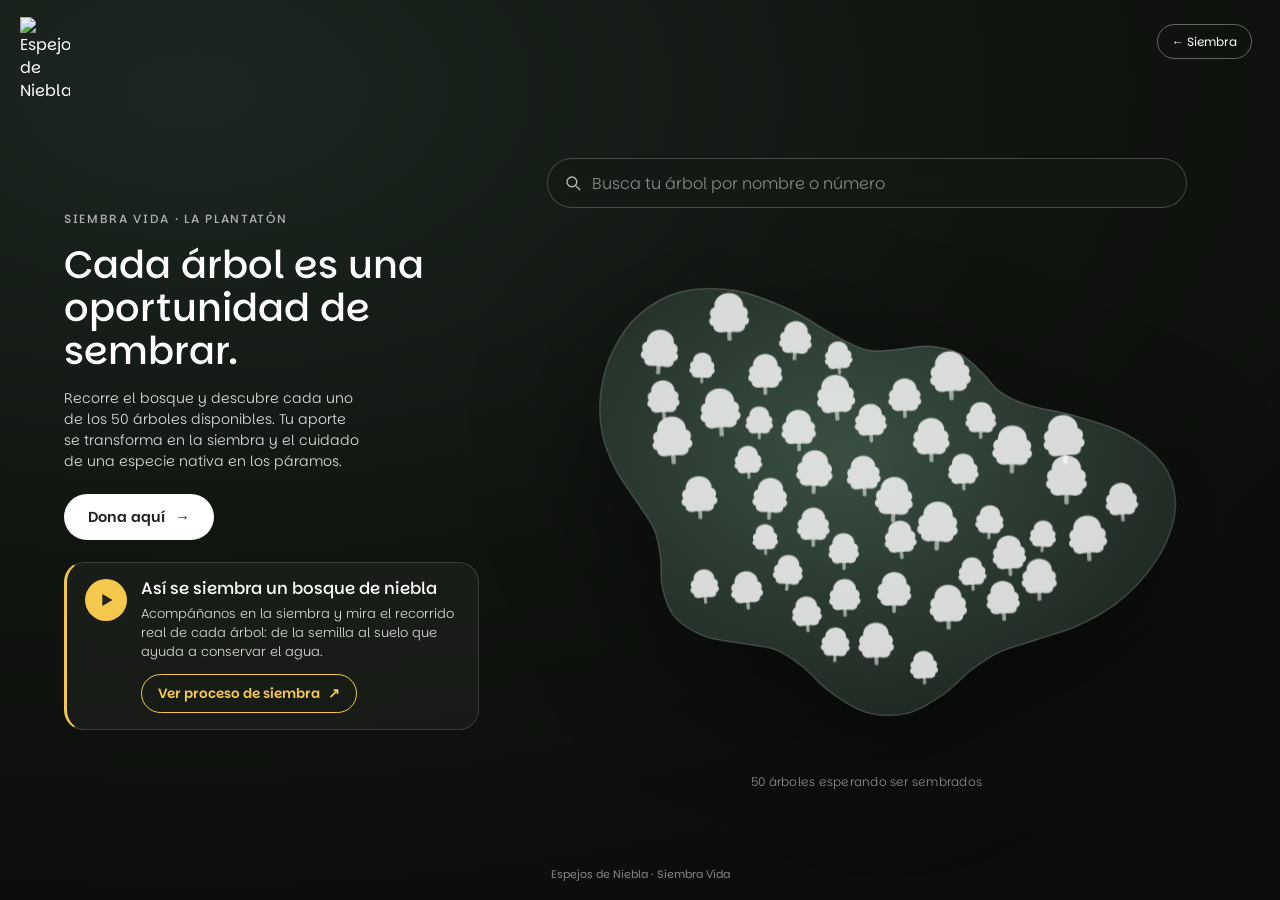
==== commit bf5bc5b3: "Add files via upload" ====
--- a/donaciones.html
+++ b/donaciones.html
@@ -91,7 +91,7 @@
       </span>
       <div class="instagram-texto">
         <h2 class="instagram-titulo" id="tituloInstagram">Así se siembra un bosque de niebla</h2>
-        <p class="instagram-descripcion">Acompáñanos al páramo y mira el recorrido real de cada árbol: de la semilla al suelo que ayuda a conservar el agua.</p>
+        <p class="instagram-descripcion">Acompáñanos en la siembra y mira el recorrido real de cada árbol: de la semilla al suelo que ayuda a conservar el agua.</p>
         <!-- El href real se toma de INSTAGRAM_REEL_URL en arboles-data.js -->
         <a class="boton-instagram" data-enlace-instagram href="https://www.instagram.com/espejosdeniebla/" target="_blank" rel="noopener noreferrer">
           <span>Ver proceso de siembra</span>
